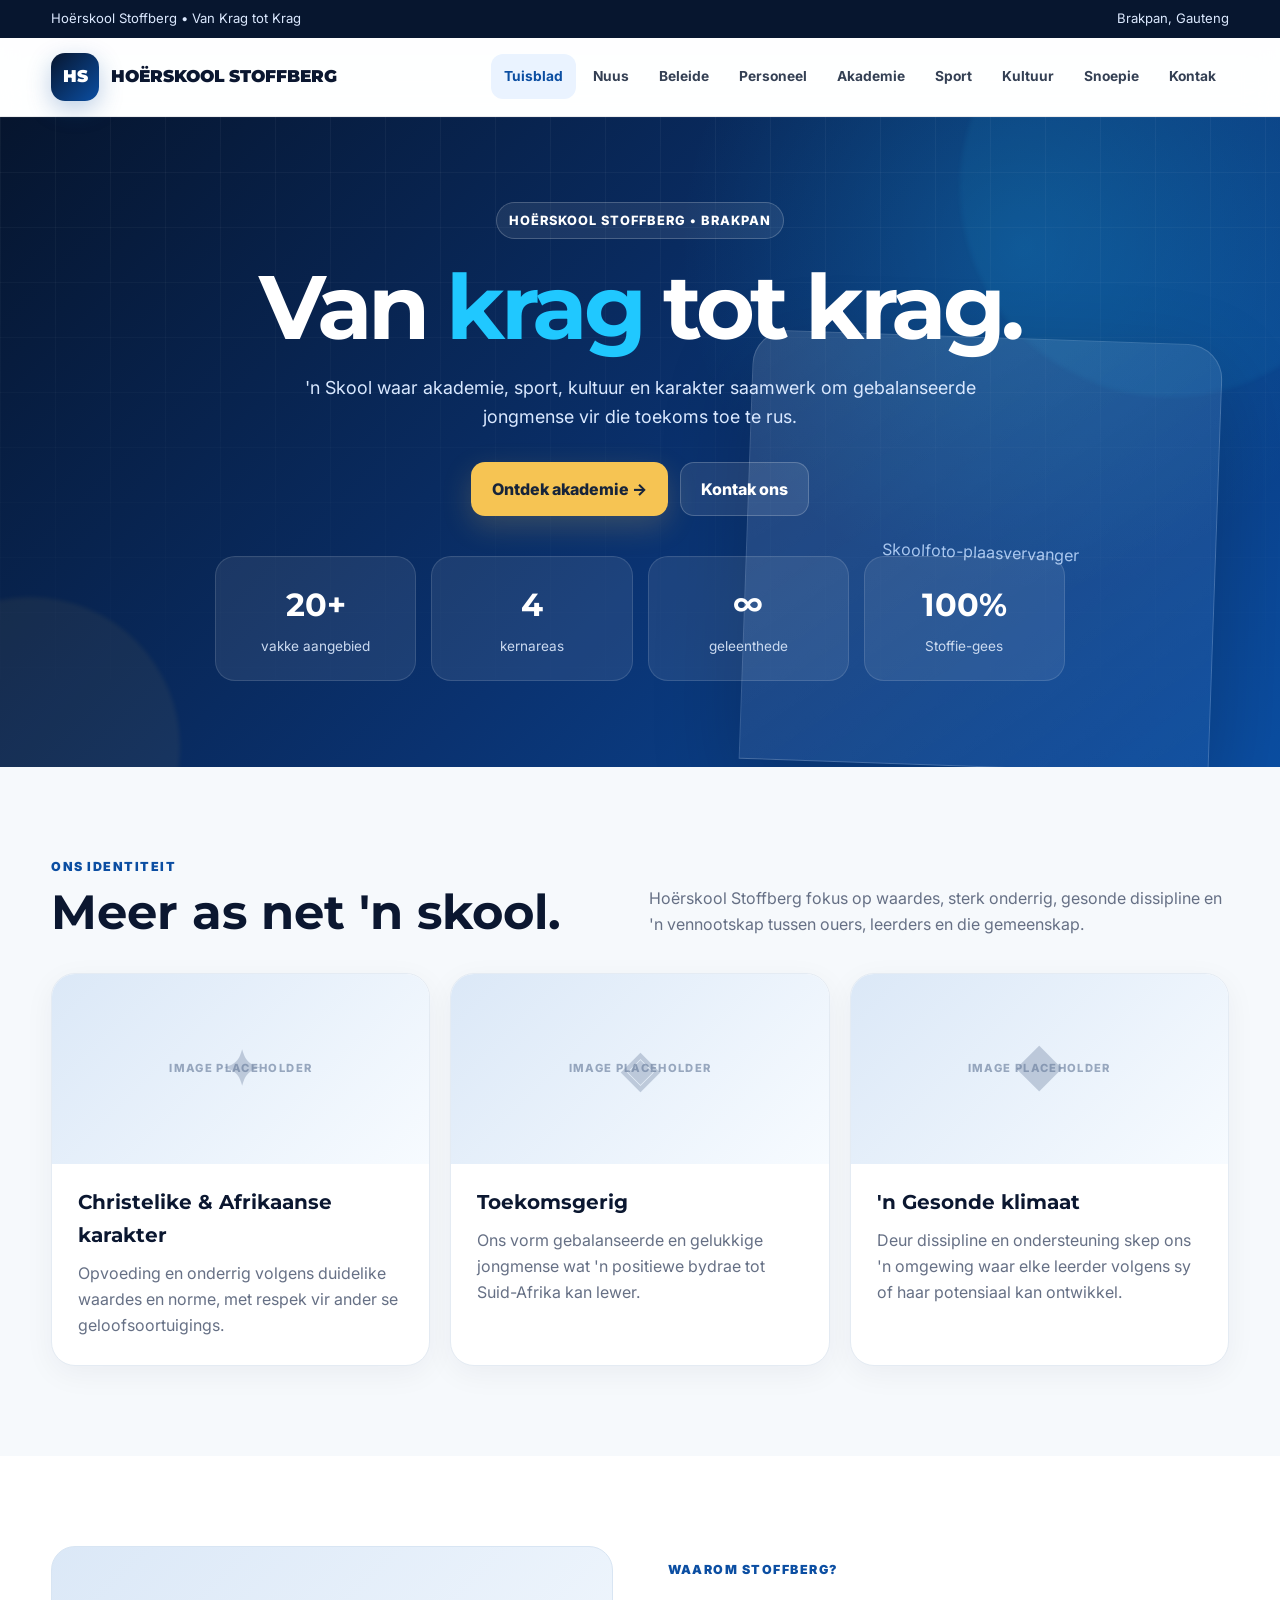
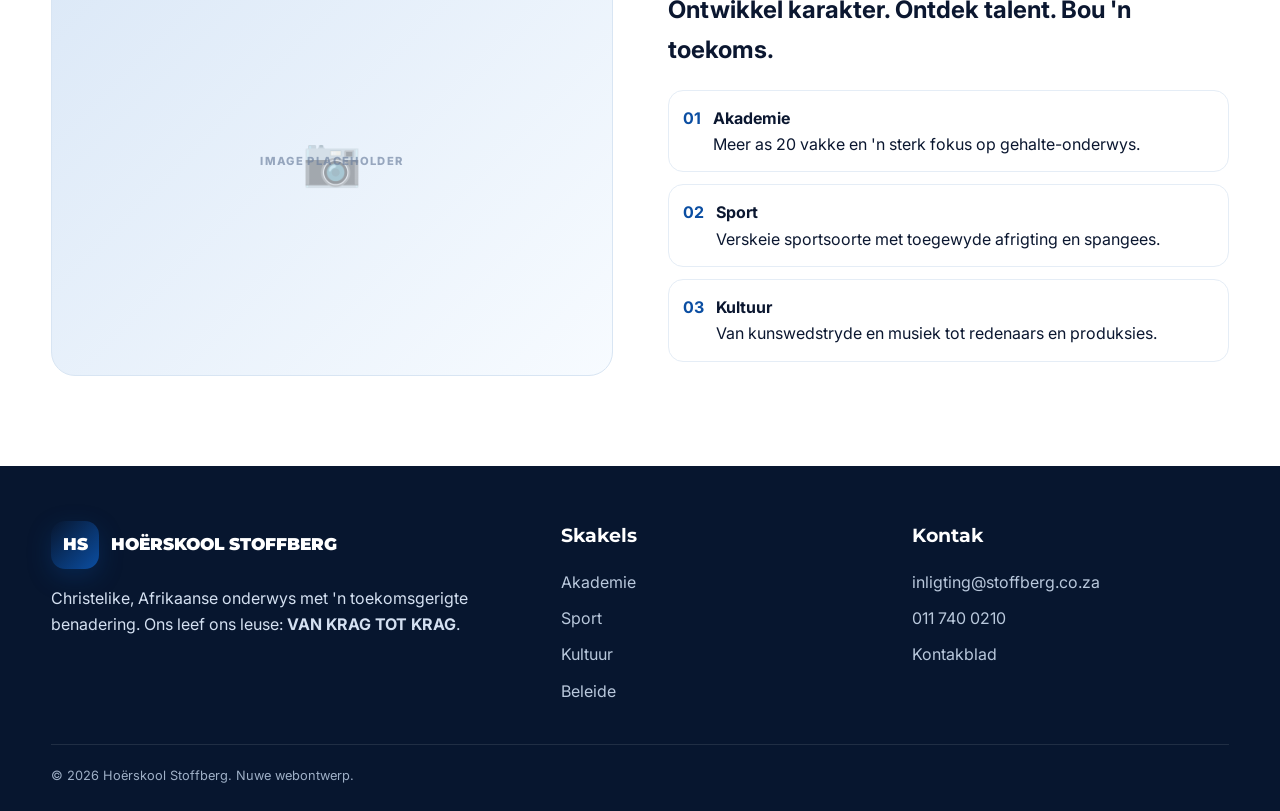
==== index.html @ f9a51b68 "da" ====
<!doctype html><html lang="af"><head><meta charset="utf-8"><meta name="viewport" content="width=device-width,initial-scale=1"><meta name="description" content="Hoërskool Stoffberg — akademie, sport, kultuur en skoolinligting."><title>Tuisblad | Hoërskool Stoffberg</title><link rel="stylesheet" href="assets/style.css"></head><body><div class="topbar"><div class="container"><span>Hoërskool Stoffberg • Van Krag tot Krag</span><span>Brakpan, Gauteng</span></div></div>
<header><div class="container nav"><a class="brand" href="index.html"><span class="brand-mark">HS</span><span>HOËRSKOOL STOFFBERG</span></a><button class="nav-toggle" aria-label="Maak navigasie oop" aria-expanded="false">☰</button><ul class="nav-links"><li><a class="active" href="index.html">Tuisblad</a></li><li><a class="" href="nuus.html">Nuus</a></li><li><a class="" href="beleide.html">Beleide</a></li><li><a class="" href="personeel.html">Personeel</a></li><li><a class="" href="akademie.html">Akademie</a></li><li><a class="" href="sport.html">Sport</a></li><li><a class="" href="kultuur.html">Kultuur</a></li><li><a class="" href="snoepie.html">Snoepie</a></li><li><a class="" href="kontak.html">Kontak</a></li></ul></div></header><section class="hero"><div class="hero-grid"></div><div class="hero-content container reveal"><span class="eyebrow">Hoërskool Stoffberg • Brakpan</span><h1>Van <span>krag</span> tot krag.</h1><p>'n Skool waar akademie, sport, kultuur en karakter saamwerk om gebalanseerde jongmense vir die toekoms toe te rus.</p><div class="actions"><a class="btn btn-primary" href="akademie.html">Ontdek akademie →</a><a class="btn btn-light" href="kontak.html">Kontak ons</a></div><div class="stats"><div class="stat"><strong>20+</strong><span>vakke aangebied</span></div><div class="stat"><strong>4</strong><span>kernareas</span></div><div class="stat"><strong>∞</strong><span>geleenthede</span></div><div class="stat"><strong>100%</strong><span>Stoffie-gees</span></div></div></div><div class="hero-photo">Skoolfoto-plaasvervanger</div></section>
<section class="section"><div class="container"><div class="section-head reveal"><div><div class="kicker">Ons identiteit</div><h2>Meer as net 'n skool.</h2></div><p>Hoërskool Stoffberg fokus op waardes, sterk onderrig, gesonde dissipline en 'n vennootskap tussen ouers, leerders en die gemeenskap.</p></div><div class="cards"><article class="card reveal"><div class="placeholder"><span class="icon">✦</span></div><h3>Christelike & Afrikaanse karakter</h3><p>Opvoeding en onderrig volgens duidelike waardes en norme, met respek vir ander se geloofsoortuigings.</p></article><article class="card reveal"><div class="placeholder"><span class="icon">◈</span></div><h3>Toekomsgerig</h3><p>Ons vorm gebalanseerde en gelukkige jongmense wat 'n positiewe bydrae tot Suid-Afrika kan lewer.</p></article><article class="card reveal"><div class="placeholder"><span class="icon">◆</span></div><h3>'n Gesonde klimaat</h3><p>Deur dissipline en ondersteuning skep ons 'n omgewing waar elke leerder volgens sy of haar potensiaal kan ontwikkel.</p></article></div></div></section>
<section class="section alt"><div class="container feature"><div class="placeholder reveal"><span class="icon">📷</span></div><div class="reveal"><div class="kicker">Waarom Stoffberg?</div><h2>Ontwikkel karakter. Ontdek talent. Bou 'n toekoms.</h2><div class="checks"><div class="check"><b>01</b><span><strong>Akademie</strong><br>Meer as 20 vakke en 'n sterk fokus op gehalte-onderwys.</span></div><div class="check"><b>02</b><span><strong>Sport</strong><br>Verskeie sportsoorte met toegewyde afrigting en spangees.</span></div><div class="check"><b>03</b><span><strong>Kultuur</strong><br>Van kunswedstryde en musiek tot redenaars en produksies.</span></div></div></div></div></section><footer><div class="container footer-grid"><div><div class="brand"><span class="brand-mark">HS</span><span style="color:#fff">HOËRSKOOL STOFFBERG</span></div><p style="margin-top:16px;max-width:450px">Christelike, Afrikaanse onderwys met 'n toekomsgerigte benadering. Ons leef ons leuse: <strong>VAN KRAG TOT KRAG</strong>.</p></div><div><h3>Skakels</h3><a href="akademie.html">Akademie</a><a href="sport.html">Sport</a><a href="kultuur.html">Kultuur</a><a href="beleide.html">Beleide</a></div><div><h3>Kontak</h3><a href="mailto:inligting@stoffberg.co.za">inligting@stoffberg.co.za</a><a href="tel:0117400210">011 740 0210</a><a href="kontak.html">Kontakblad</a></div></div><div class="container copyright">© 2026 Hoërskool Stoffberg. Nuwe webontwerp.</div></footer><button class="backtop" aria-label="Terug boontoe">↑</button><script src="assets/script.js"></script></body></html>
---- assets/style.css ----
@import url('https://fonts.googleapis.com/css2?family=Inter:wght@400;500;600;700;800&family=Montserrat:wght@700;800;900&display=swap');

:root{
  --navy:#07162f; --blue:#0b4ea2; --cyan:#20c8ff; --gold:#f6c453;
  --ink:#0b1730; --muted:#667085; --bg:#f6f9fc; --white:#fff;
  --shadow:0 18px 50px rgba(8,28,58,.12); --radius:24px;
}
*{box-sizing:border-box;margin:0;padding:0}
html{scroll-behavior:smooth}
body{font-family:Inter,Arial,sans-serif;color:var(--ink);background:var(--bg);line-height:1.65;overflow-x:hidden}
a{color:inherit;text-decoration:none}
img{max-width:100%;display:block}
.container{width:min(1180px,92%);margin:auto}
.topbar{background:var(--navy);color:#dce9ff;font-size:.82rem}
.topbar .container{display:flex;justify-content:space-between;gap:20px;padding:8px 0}
header{position:sticky;top:0;z-index:50;background:rgba(255,255,255,.9);backdrop-filter:blur(16px);border-bottom:1px solid rgba(7,22,47,.08)}
.nav{min-height:78px;display:flex;align-items:center;justify-content:space-between;gap:20px}
.brand{display:flex;align-items:center;gap:12px;font-weight:900}
.brand-mark{width:48px;height:48px;border-radius:14px;background:linear-gradient(135deg,var(--navy),var(--blue));display:grid;place-items:center;color:#fff;font-family:Montserrat;font-size:1rem;box-shadow:0 8px 25px rgba(11,78,162,.28)}
.brand span{font-family:Montserrat;font-size:1.05rem}
.nav-links{display:flex;align-items:center;gap:4px;list-style:none}
.nav-links a{display:block;padding:11px 13px;border-radius:12px;font-weight:700;font-size:.86rem;color:#344054;transition:.25s}
.nav-links a:hover,.nav-links a.active{background:#eaf3ff;color:var(--blue)}
.nav-toggle{display:none;border:0;background:#edf4ff;color:var(--navy);width:44px;height:44px;border-radius:12px;font-size:1.3rem}
.hero{position:relative;min-height:650px;display:grid;place-items:center;overflow:hidden;background:radial-gradient(circle at 80% 20%,rgba(32,200,255,.2),transparent 30%),linear-gradient(135deg,#06152e 0%,#0a3270 55%,#0b4ea2 100%);color:#fff}
.hero:before,.hero:after{content:"";position:absolute;border-radius:50%;filter:blur(2px);opacity:.5;animation:float 8s ease-in-out infinite}
.hero:before{width:420px;height:420px;background:rgba(32,200,255,.12);right:-100px;top:-140px}
.hero:after{width:300px;height:300px;background:rgba(246,196,83,.12);left:-120px;bottom:-130px;animation-delay:-3s}
.hero-grid{position:absolute;inset:0;background-image:linear-gradient(rgba(255,255,255,.045) 1px,transparent 1px),linear-gradient(90deg,rgba(255,255,255,.045) 1px,transparent 1px);background-size:55px 55px;mask-image:linear-gradient(to bottom,#000,transparent)}
.hero-content{position:relative;z-index:2;max-width:850px;text-align:center;padding:80px 0}
.eyebrow{display:inline-flex;align-items:center;gap:8px;padding:7px 12px;border:1px solid rgba(255,255,255,.2);border-radius:999px;background:rgba(255,255,255,.08);font-size:.8rem;font-weight:800;letter-spacing:.08em;text-transform:uppercase}
.hero h1{font-family:Montserrat;font-size:clamp(2.6rem,7vw,5.6rem);line-height:1.02;margin:22px 0 20px;letter-spacing:-.05em}
.hero h1 span{color:var(--cyan)}
.hero p{font-size:1.12rem;color:#d9e8ff;max-width:720px;margin:auto}
.actions{display:flex;justify-content:center;gap:12px;flex-wrap:wrap;margin-top:30px}
.btn{display:inline-flex;align-items:center;justify-content:center;gap:9px;padding:13px 20px;border-radius:14px;font-weight:800;border:1px solid transparent;transition:.25s;cursor:pointer}
.btn-primary{background:var(--gold);color:#17243a;box-shadow:0 10px 30px rgba(246,196,83,.2)}
.btn-primary:hover{transform:translateY(-3px);box-shadow:0 15px 35px rgba(246,196,83,.3)}
.btn-light{background:rgba(255,255,255,.09);color:#fff;border-color:rgba(255,255,255,.2)}
.btn-light:hover{background:#fff;color:var(--navy)}
.section{padding:90px 0}
.section.alt{background:#fff}
.section-head{display:flex;align-items:end;justify-content:space-between;gap:30px;margin-bottom:35px}
.section-head h2{font-family:Montserrat;font-size:clamp(2rem,4vw,3rem);line-height:1.05}
.section-head p{max-width:580px;color:var(--muted)}
.kicker{color:var(--blue);font-weight:900;font-size:.78rem;letter-spacing:.12em;text-transform:uppercase;margin-bottom:10px}
.placeholder{position:relative;overflow:hidden;border-radius:var(--radius);background:linear-gradient(135deg,#dbe8f7,#f7fbff);min-height:250px;display:grid;place-items:center;color:#6b7f9e;font-weight:800;border:1px solid #d8e5f3}
.placeholder:after{content:"IMAGE PLACEHOLDER";position:absolute;letter-spacing:.12em;font-size:.7rem;opacity:.65}
.placeholder .icon{font-size:3rem;opacity:.35}
.hero-photo{position:absolute;right:5%;bottom:0;width:min(470px,40%);height:430px;border-radius:35px 35px 0 0;background:linear-gradient(145deg,rgba(255,255,255,.12),rgba(255,255,255,.03));border:1px solid rgba(255,255,255,.15);display:grid;place-items:center;color:#a9c7ef;box-shadow:0 30px 90px rgba(0,0,0,.2);transform:rotate(2deg)}
.cards{display:grid;grid-template-columns:repeat(3,1fr);gap:20px}
.card{background:#fff;border:1px solid #e4ebf3;border-radius:var(--radius);padding:26px;box-shadow:0 8px 30px rgba(8,28,58,.05);transition:.3s;position:relative;overflow:hidden}
.card:hover{transform:translateY(-7px);box-shadow:var(--shadow)}
.card .placeholder{min-height:190px;margin:-26px -26px 22px;border-radius:0;border:0}
.card h3{font-family:Montserrat;font-size:1.25rem;margin-bottom:8px}
.card p{color:var(--muted)}
.feature{display:grid;grid-template-columns:1fr 1fr;gap:55px;align-items:center}
.feature .placeholder{min-height:430px}
.checks{display:grid;gap:12px;margin-top:20px}
.check{display:flex;gap:12px;align-items:flex-start;background:#fff;padding:14px;border-radius:15px;border:1px solid #e5edf6}
.check b{color:var(--blue)}
.stats{display:grid;grid-template-columns:repeat(4,1fr);gap:15px;margin-top:40px}
.stat{background:rgba(255,255,255,.08);border:1px solid rgba(255,255,255,.12);padding:22px;border-radius:20px;text-align:center}
.stat strong{display:block;font-family:Montserrat;font-size:2rem;color:#fff}
.stat span{color:#cbdaf0;font-size:.85rem}
.page-hero{padding:110px 0 90px;background:linear-gradient(135deg,var(--navy),#0b4ea2);color:#fff;position:relative;overflow:hidden}
.page-hero h1{font-family:Montserrat;font-size:clamp(2.4rem,6vw,4.5rem);line-height:1;margin:12px 0}
.page-hero p{max-width:700px;color:#d6e6ff}
.page-hero .shape{position:absolute;width:400px;height:400px;border:70px solid rgba(32,200,255,.08);border-radius:50%;right:-150px;top:-180px}
.grid-2{display:grid;grid-template-columns:repeat(2,1fr);gap:20px}
.list-card{background:#fff;border:1px solid #e4ebf3;border-radius:20px;padding:22px;transition:.25s}
.list-card:hover{border-color:#b7d5f7;transform:translateY(-3px)}
.list-card h3{font-family:Montserrat;margin-bottom:8px}
.tags{display:flex;flex-wrap:wrap;gap:8px;margin-top:15px}
.tag{padding:7px 10px;background:#edf5ff;color:var(--blue);border-radius:999px;font-size:.78rem;font-weight:800}
.staff-grid{display:grid;grid-template-columns:repeat(4,1fr);gap:18px}
.staff{background:#fff;border:1px solid #e4ebf3;border-radius:20px;overflow:hidden;transition:.25s}
.staff:hover{transform:translateY(-5px);box-shadow:var(--shadow)}
.staff .placeholder{border:0;border-radius:0;min-height:220px}
.staff-body{padding:17px}.staff-body strong{font-family:Montserrat;display:block}.staff-body span{font-size:.85rem;color:var(--muted)}
.sport-grid{display:grid;grid-template-columns:repeat(2,1fr);gap:22px}
.sport-card{display:grid;grid-template-columns:170px 1fr;background:#fff;border:1px solid #e4ebf3;border-radius:22px;overflow:hidden;transition:.25s}
.sport-card:hover{transform:translateY(-5px);box-shadow:var(--shadow)}
.sport-card .placeholder{min-height:100%;border:0;border-radius:0}
.sport-card article{padding:22px}.sport-card h3{font-family:Montserrat;margin-bottom:8px}
.policy-grid{display:grid;grid-template-columns:repeat(3,1fr);gap:16px}
.policy{display:flex;align-items:center;justify-content:space-between;gap:15px;background:#fff;border:1px solid #e4ebf3;padding:18px 20px;border-radius:17px;font-weight:800;transition:.25s}
.policy:hover{background:#edf5ff;color:var(--blue);transform:translateX(4px)}
.news-grid{display:grid;grid-template-columns:repeat(3,1fr);gap:20px}
.news-card{background:#fff;border-radius:22px;overflow:hidden;border:1px solid #e4ebf3}.news-card .placeholder{border:0;border-radius:0}.news-body{padding:22px}.date{font-size:.76rem;color:var(--blue);font-weight:900;text-transform:uppercase}
.contact-grid{display:grid;grid-template-columns:1fr 1.1fr;gap:24px}
.contact-box{background:#fff;border:1px solid #e4ebf3;border-radius:24px;padding:28px}
.contact-item{display:flex;gap:14px;padding:16px 0;border-bottom:1px solid #edf1f5}.contact-item:last-child{border:0}
.contact-icon{width:42px;height:42px;border-radius:12px;background:#edf5ff;color:var(--blue);display:grid;place-items:center;font-weight:900}
form{display:grid;gap:14px}label{font-weight:800;font-size:.85rem}input,textarea{width:100%;padding:14px;border:1px solid #d8e2ec;border-radius:13px;font:inherit;outline:none}input:focus,textarea:focus{border-color:var(--blue);box-shadow:0 0 0 4px rgba(11,78,162,.08)}textarea{min-height:150px;resize:vertical}
footer{background:var(--navy);color:#d4e0f1;padding:55px 0 25px}.footer-grid{display:grid;grid-template-columns:1.5fr 1fr 1fr;gap:35px}.footer-grid h3{color:#fff;font-family:Montserrat;margin-bottom:12px}.footer-grid a{display:block;padding:5px 0;color:#b9c8dc}.copyright{margin-top:35px;padding-top:20px;border-top:1px solid rgba(255,255,255,.1);font-size:.8rem;color:#9eafc6}
.reveal{opacity:0;transform:translateY(24px);transition:opacity .7s ease,transform .7s ease}.reveal.show{opacity:1;transform:none}
.backtop{position:fixed;right:20px;bottom:20px;width:45px;height:45px;border:0;border-radius:14px;background:var(--blue);color:#fff;display:none;z-index:60;cursor:pointer;box-shadow:var(--shadow)}
.backtop.show{display:block}
.modal{position:fixed;inset:0;background:rgba(3,12,26,.75);display:none;place-items:center;z-index:100;padding:20px}.modal.open{display:grid}.modal-box{background:#fff;border-radius:25px;padding:30px;max-width:650px;width:100%;position:relative}.close{position:absolute;right:15px;top:15px;border:0;background:#edf3fa;border-radius:10px;width:36px;height:36px;cursor:pointer;font-size:1.2rem}
@keyframes float{50%{transform:translateY(25px) translateX(15px)}}
@media(max-width:1000px){.nav-links{position:absolute;top:78px;left:4%;right:4%;background:#fff;border:1px solid #e3ebf3;border-radius:18px;padding:10px;display:none;box-shadow:var(--shadow);flex-direction:column;align-items:stretch}.nav-links.open{display:flex}.nav-toggle{display:block}.cards,.news-grid{grid-template-columns:1fr 1fr}.staff-grid{grid-template-columns:repeat(3,1fr)}.policy-grid{grid-template-columns:1fr 1fr}.hero-photo{opacity:.25;width:65%;right:-10%}}
@media(max-width:720px){.topbar .container{justify-content:center}.topbar .container span:last-child{display:none}.hero{min-height:620px}.hero-content{text-align:left}.hero .actions{justify-content:flex-start}.section{padding:65px 0}.section-head{display:block}.cards,.grid-2,.feature,.sport-grid,.contact-grid,.news-grid{grid-template-columns:1fr}.staff-grid{grid-template-columns:1fr 1fr}.policy-grid{grid-template-columns:1fr}.stats{grid-template-columns:1fr 1fr}.sport-card{grid-template-columns:120px 1fr}.footer-grid{grid-template-columns:1fr}.hero-photo{display:none}}
@media(max-width:430px){.staff-grid{grid-template-columns:1fr}.sport-card{grid-template-columns:1fr}.sport-card .placeholder{min-height:180px}.brand span{font-size:.9rem}}
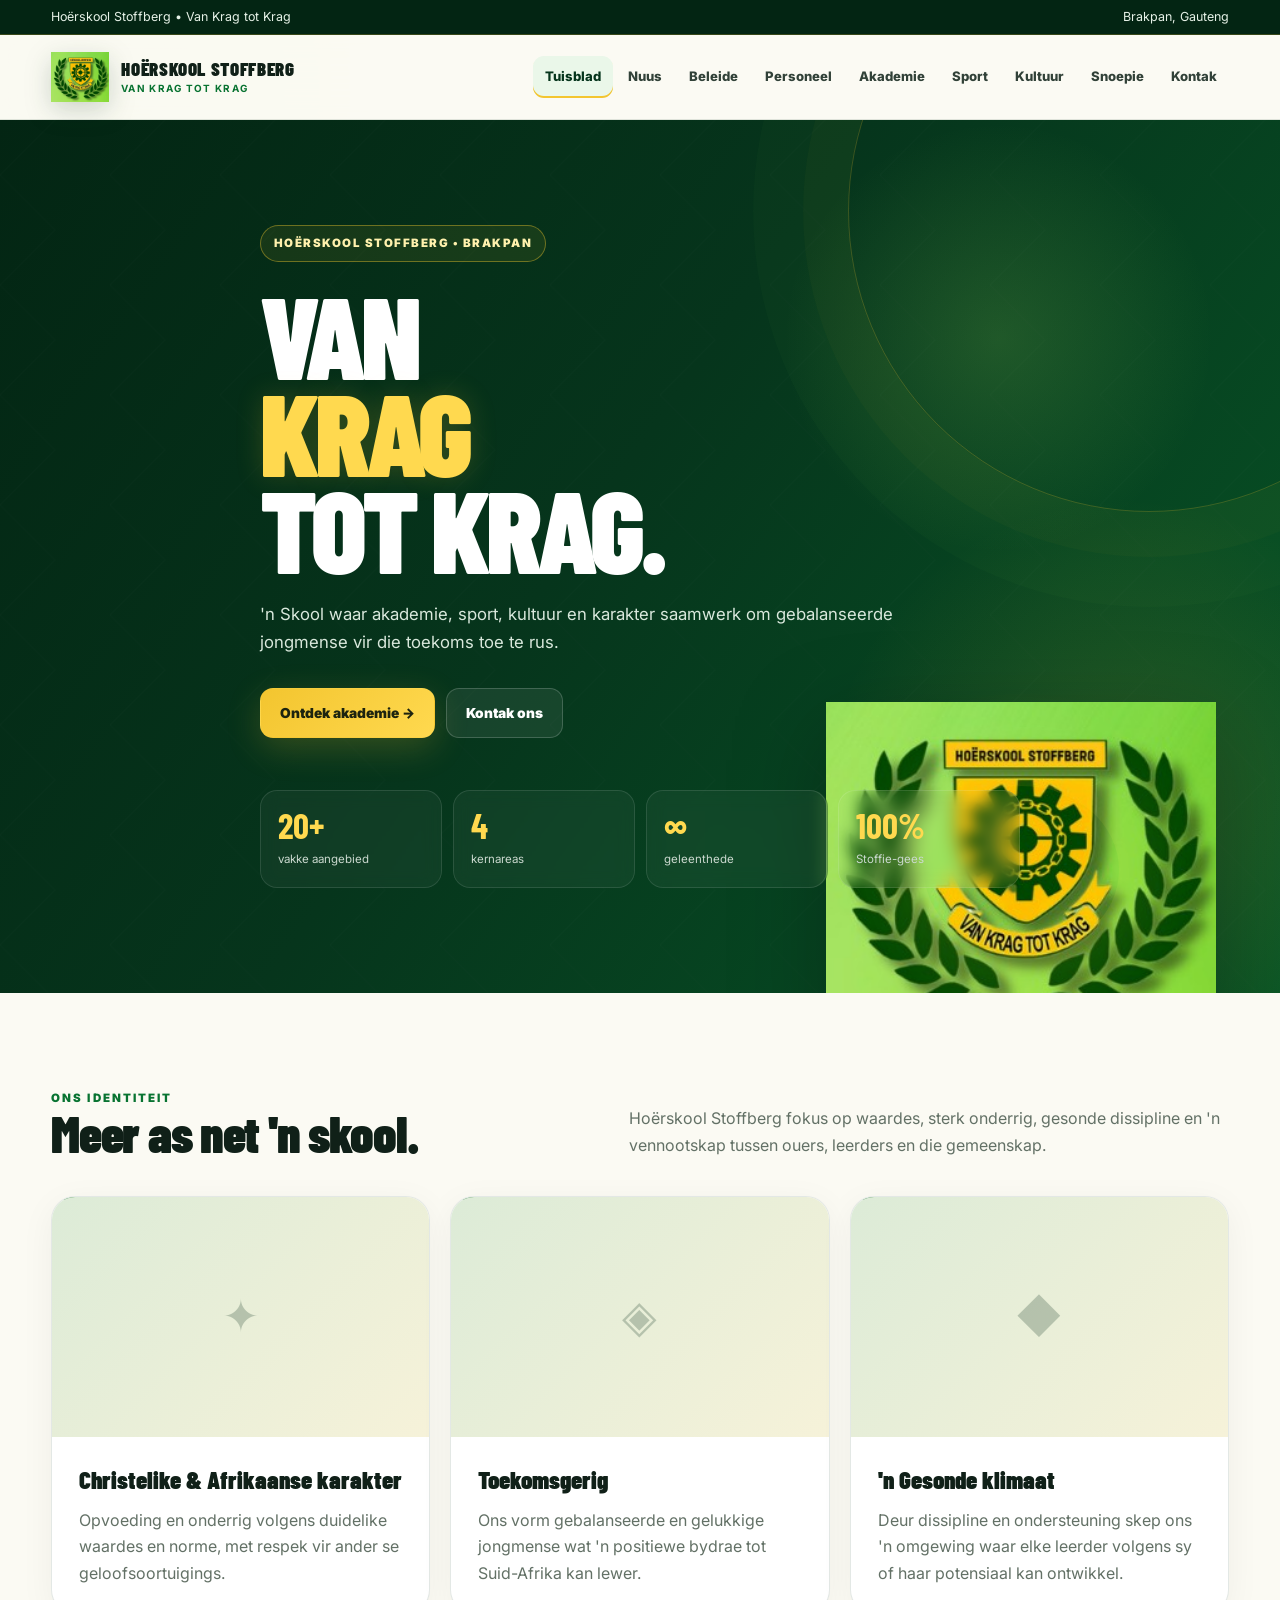
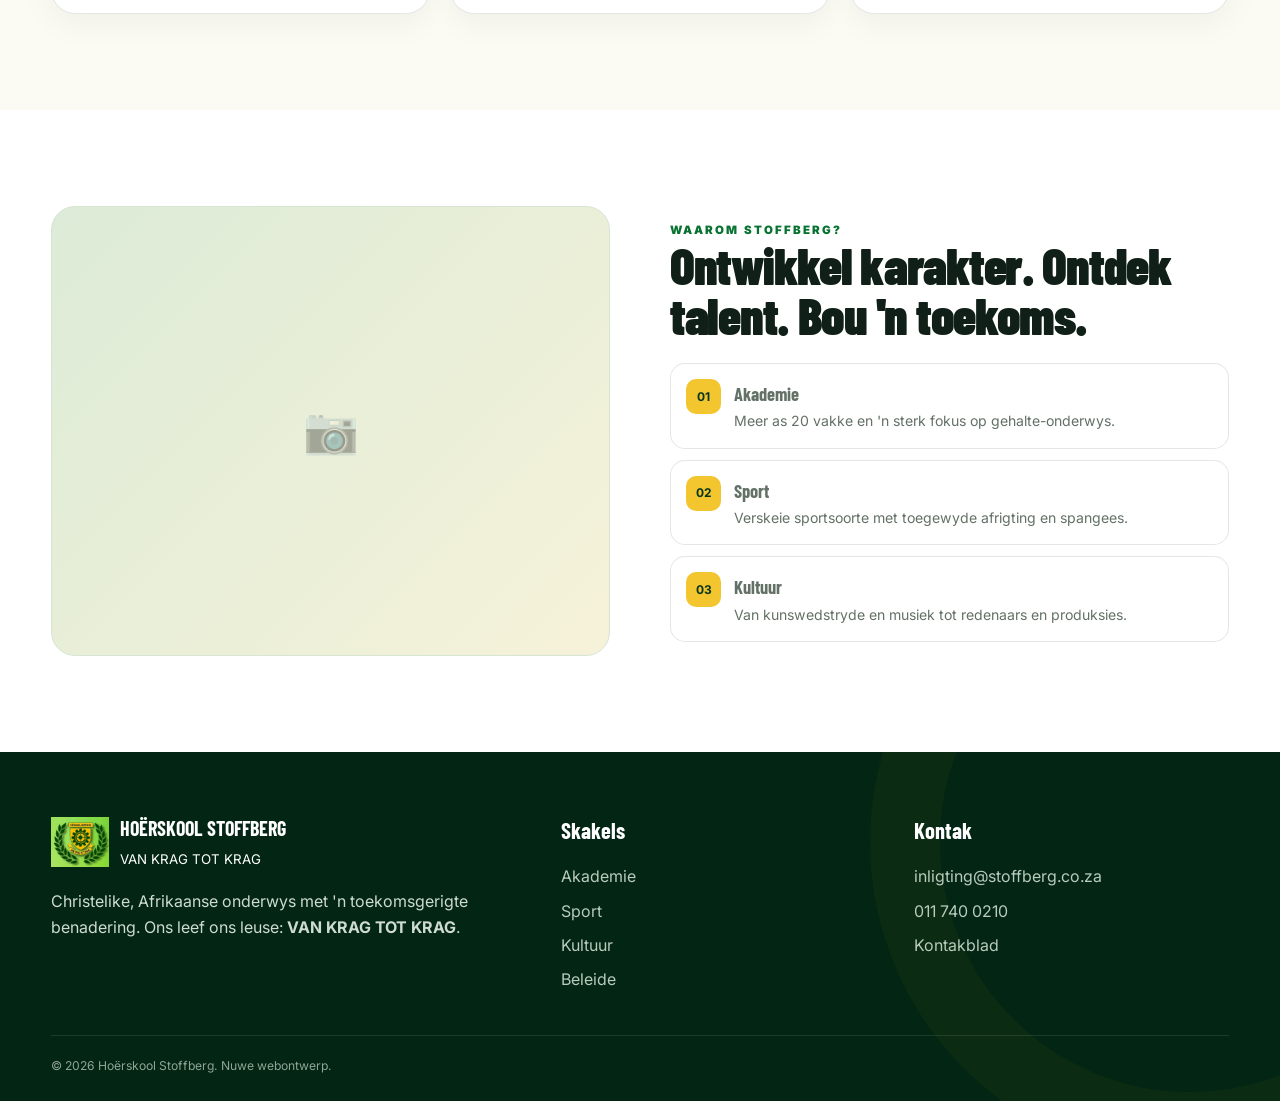
==== commit 6b3db287: "da" ====
--- a/index.html
+++ b/index.html
@@ -1,4 +1,4 @@
 <!doctype html><html lang="af"><head><meta charset="utf-8"><meta name="viewport" content="width=device-width,initial-scale=1"><meta name="description" content="Hoërskool Stoffberg — akademie, sport, kultuur en skoolinligting."><title>Tuisblad | Hoërskool Stoffberg</title><link rel="stylesheet" href="assets/style.css"></head><body><div class="topbar"><div class="container"><span>Hoërskool Stoffberg • Van Krag tot Krag</span><span>Brakpan, Gauteng</span></div></div>
-<header><div class="container nav"><a class="brand" href="index.html"><span class="brand-mark">HS</span><span>HOËRSKOOL STOFFBERG</span></a><button class="nav-toggle" aria-label="Maak navigasie oop" aria-expanded="false">☰</button><ul class="nav-links"><li><a class="active" href="index.html">Tuisblad</a></li><li><a class="" href="nuus.html">Nuus</a></li><li><a class="" href="beleide.html">Beleide</a></li><li><a class="" href="personeel.html">Personeel</a></li><li><a class="" href="akademie.html">Akademie</a></li><li><a class="" href="sport.html">Sport</a></li><li><a class="" href="kultuur.html">Kultuur</a></li><li><a class="" href="snoepie.html">Snoepie</a></li><li><a class="" href="kontak.html">Kontak</a></li></ul></div></header><section class="hero"><div class="hero-grid"></div><div class="hero-content container reveal"><span class="eyebrow">Hoërskool Stoffberg • Brakpan</span><h1>Van <span>krag</span> tot krag.</h1><p>'n Skool waar akademie, sport, kultuur en karakter saamwerk om gebalanseerde jongmense vir die toekoms toe te rus.</p><div class="actions"><a class="btn btn-primary" href="akademie.html">Ontdek akademie →</a><a class="btn btn-light" href="kontak.html">Kontak ons</a></div><div class="stats"><div class="stat"><strong>20+</strong><span>vakke aangebied</span></div><div class="stat"><strong>4</strong><span>kernareas</span></div><div class="stat"><strong>∞</strong><span>geleenthede</span></div><div class="stat"><strong>100%</strong><span>Stoffie-gees</span></div></div></div><div class="hero-photo">Skoolfoto-plaasvervanger</div></section>
+<header><div class="container nav"><a class="brand" href="index.html"><img src="assets/stoffberg-logo.png" alt="Hoërskool Stoffberg logo"><span class="brand-text">HOËRSKOOL STOFFBERG<small>VAN KRAG TOT KRAG</small></span></a><button class="nav-toggle" aria-label="Maak navigasie oop" aria-expanded="false">☰</button><ul class="nav-links"><li><a class="active" href="index.html">Tuisblad</a></li><li><a class="" href="nuus.html">Nuus</a></li><li><a class="" href="beleide.html">Beleide</a></li><li><a class="" href="personeel.html">Personeel</a></li><li><a class="" href="akademie.html">Akademie</a></li><li><a class="" href="sport.html">Sport</a></li><li><a class="" href="kultuur.html">Kultuur</a></li><li><a class="" href="snoepie.html">Snoepie</a></li><li><a class="" href="kontak.html">Kontak</a></li></ul></div></header><section class="hero"><div class="hero-grid"></div><div class="hero-content container reveal"><span class="eyebrow">Hoërskool Stoffberg • Brakpan</span><h1>Van <span>krag</span> tot krag.</h1><p>'n Skool waar akademie, sport, kultuur en karakter saamwerk om gebalanseerde jongmense vir die toekoms toe te rus.</p><div class="actions"><a class="btn btn-primary" href="akademie.html">Ontdek akademie →</a><a class="btn btn-light" href="kontak.html">Kontak ons</a></div><div class="stats"><div class="stat"><strong>20+</strong><span>vakke aangebied</span></div><div class="stat"><strong>4</strong><span>kernareas</span></div><div class="stat"><strong>∞</strong><span>geleenthede</span></div><div class="stat"><strong>100%</strong><span>Stoffie-gees</span></div></div></div><div class="hero-crest"><img src="assets/stoffberg-logo.png" alt="Hoërskool Stoffberg wapen"></div></section>
 <section class="section"><div class="container"><div class="section-head reveal"><div><div class="kicker">Ons identiteit</div><h2>Meer as net 'n skool.</h2></div><p>Hoërskool Stoffberg fokus op waardes, sterk onderrig, gesonde dissipline en 'n vennootskap tussen ouers, leerders en die gemeenskap.</p></div><div class="cards"><article class="card reveal"><div class="placeholder"><span class="icon">✦</span></div><h3>Christelike & Afrikaanse karakter</h3><p>Opvoeding en onderrig volgens duidelike waardes en norme, met respek vir ander se geloofsoortuigings.</p></article><article class="card reveal"><div class="placeholder"><span class="icon">◈</span></div><h3>Toekomsgerig</h3><p>Ons vorm gebalanseerde en gelukkige jongmense wat 'n positiewe bydrae tot Suid-Afrika kan lewer.</p></article><article class="card reveal"><div class="placeholder"><span class="icon">◆</span></div><h3>'n Gesonde klimaat</h3><p>Deur dissipline en ondersteuning skep ons 'n omgewing waar elke leerder volgens sy of haar potensiaal kan ontwikkel.</p></article></div></div></section>
-<section class="section alt"><div class="container feature"><div class="placeholder reveal"><span class="icon">📷</span></div><div class="reveal"><div class="kicker">Waarom Stoffberg?</div><h2>Ontwikkel karakter. Ontdek talent. Bou 'n toekoms.</h2><div class="checks"><div class="check"><b>01</b><span><strong>Akademie</strong><br>Meer as 20 vakke en 'n sterk fokus op gehalte-onderwys.</span></div><div class="check"><b>02</b><span><strong>Sport</strong><br>Verskeie sportsoorte met toegewyde afrigting en spangees.</span></div><div class="check"><b>03</b><span><strong>Kultuur</strong><br>Van kunswedstryde en musiek tot redenaars en produksies.</span></div></div></div></div></section><footer><div class="container footer-grid"><div><div class="brand"><span class="brand-mark">HS</span><span style="color:#fff">HOËRSKOOL STOFFBERG</span></div><p style="margin-top:16px;max-width:450px">Christelike, Afrikaanse onderwys met 'n toekomsgerigte benadering. Ons leef ons leuse: <strong>VAN KRAG TOT KRAG</strong>.</p></div><div><h3>Skakels</h3><a href="akademie.html">Akademie</a><a href="sport.html">Sport</a><a href="kultuur.html">Kultuur</a><a href="beleide.html">Beleide</a></div><div><h3>Kontak</h3><a href="mailto:inligting@stoffberg.co.za">inligting@stoffberg.co.za</a><a href="tel:0117400210">011 740 0210</a><a href="kontak.html">Kontakblad</a></div></div><div class="container copyright">© 2026 Hoërskool Stoffberg. Nuwe webontwerp.</div></footer><button class="backtop" aria-label="Terug boontoe">↑</button><script src="assets/script.js"></script></body></html>+<section class="section alt"><div class="container feature"><div class="placeholder reveal"><span class="icon">📷</span></div><div class="reveal"><div class="kicker">Waarom Stoffberg?</div><h2>Ontwikkel karakter. Ontdek talent. Bou 'n toekoms.</h2><div class="checks"><div class="check"><b>01</b><span><strong>Akademie</strong><br>Meer as 20 vakke en 'n sterk fokus op gehalte-onderwys.</span></div><div class="check"><b>02</b><span><strong>Sport</strong><br>Verskeie sportsoorte met toegewyde afrigting en spangees.</span></div><div class="check"><b>03</b><span><strong>Kultuur</strong><br>Van kunswedstryde en musiek tot redenaars en produksies.</span></div></div></div></div></section><footer><div class="container footer-grid"><div><div class="footer-brand"><img src="assets/stoffberg-logo.png" alt="Hoërskool Stoffberg logo"><span><strong style="font-family:'Barlow Condensed';font-size:1.25rem">HOËRSKOOL STOFFBERG</strong><br><small>VAN KRAG TOT KRAG</small></span></div><p style="margin-top:16px;max-width:450px">Christelike, Afrikaanse onderwys met 'n toekomsgerigte benadering. Ons leef ons leuse: <strong>VAN KRAG TOT KRAG</strong>.</p></div><div><h3>Skakels</h3><a href="akademie.html">Akademie</a><a href="sport.html">Sport</a><a href="kultuur.html">Kultuur</a><a href="beleide.html">Beleide</a></div><div><h3>Kontak</h3><a href="mailto:inligting@stoffberg.co.za">inligting@stoffberg.co.za</a><a href="tel:0117400210">011 740 0210</a><a href="kontak.html">Kontakblad</a></div></div><div class="container copyright">© 2026 Hoërskool Stoffberg. Nuwe webontwerp.</div></footer><button class="backtop" aria-label="Terug boontoe">↑</button><script src="assets/script.js"></script></body></html>
--- a/assets/style.css
+++ b/assets/style.css
@@ -1,105 +1,39 @@
 
-@import url('https://fonts.googleapis.com/css2?family=Inter:wght@400;500;600;700;800&family=Montserrat:wght@700;800;900&display=swap');
-
-:root{
-  --navy:#07162f; --blue:#0b4ea2; --cyan:#20c8ff; --gold:#f6c453;
-  --ink:#0b1730; --muted:#667085; --bg:#f6f9fc; --white:#fff;
-  --shadow:0 18px 50px rgba(8,28,58,.12); --radius:24px;
-}
-*{box-sizing:border-box;margin:0;padding:0}
-html{scroll-behavior:smooth}
-body{font-family:Inter,Arial,sans-serif;color:var(--ink);background:var(--bg);line-height:1.65;overflow-x:hidden}
-a{color:inherit;text-decoration:none}
-img{max-width:100%;display:block}
-.container{width:min(1180px,92%);margin:auto}
-.topbar{background:var(--navy);color:#dce9ff;font-size:.82rem}
-.topbar .container{display:flex;justify-content:space-between;gap:20px;padding:8px 0}
-header{position:sticky;top:0;z-index:50;background:rgba(255,255,255,.9);backdrop-filter:blur(16px);border-bottom:1px solid rgba(7,22,47,.08)}
-.nav{min-height:78px;display:flex;align-items:center;justify-content:space-between;gap:20px}
-.brand{display:flex;align-items:center;gap:12px;font-weight:900}
-.brand-mark{width:48px;height:48px;border-radius:14px;background:linear-gradient(135deg,var(--navy),var(--blue));display:grid;place-items:center;color:#fff;font-family:Montserrat;font-size:1rem;box-shadow:0 8px 25px rgba(11,78,162,.28)}
-.brand span{font-family:Montserrat;font-size:1.05rem}
-.nav-links{display:flex;align-items:center;gap:4px;list-style:none}
-.nav-links a{display:block;padding:11px 13px;border-radius:12px;font-weight:700;font-size:.86rem;color:#344054;transition:.25s}
-.nav-links a:hover,.nav-links a.active{background:#eaf3ff;color:var(--blue)}
-.nav-toggle{display:none;border:0;background:#edf4ff;color:var(--navy);width:44px;height:44px;border-radius:12px;font-size:1.3rem}
-.hero{position:relative;min-height:650px;display:grid;place-items:center;overflow:hidden;background:radial-gradient(circle at 80% 20%,rgba(32,200,255,.2),transparent 30%),linear-gradient(135deg,#06152e 0%,#0a3270 55%,#0b4ea2 100%);color:#fff}
-.hero:before,.hero:after{content:"";position:absolute;border-radius:50%;filter:blur(2px);opacity:.5;animation:float 8s ease-in-out infinite}
-.hero:before{width:420px;height:420px;background:rgba(32,200,255,.12);right:-100px;top:-140px}
-.hero:after{width:300px;height:300px;background:rgba(246,196,83,.12);left:-120px;bottom:-130px;animation-delay:-3s}
-.hero-grid{position:absolute;inset:0;background-image:linear-gradient(rgba(255,255,255,.045) 1px,transparent 1px),linear-gradient(90deg,rgba(255,255,255,.045) 1px,transparent 1px);background-size:55px 55px;mask-image:linear-gradient(to bottom,#000,transparent)}
-.hero-content{position:relative;z-index:2;max-width:850px;text-align:center;padding:80px 0}
-.eyebrow{display:inline-flex;align-items:center;gap:8px;padding:7px 12px;border:1px solid rgba(255,255,255,.2);border-radius:999px;background:rgba(255,255,255,.08);font-size:.8rem;font-weight:800;letter-spacing:.08em;text-transform:uppercase}
-.hero h1{font-family:Montserrat;font-size:clamp(2.6rem,7vw,5.6rem);line-height:1.02;margin:22px 0 20px;letter-spacing:-.05em}
-.hero h1 span{color:var(--cyan)}
-.hero p{font-size:1.12rem;color:#d9e8ff;max-width:720px;margin:auto}
-.actions{display:flex;justify-content:center;gap:12px;flex-wrap:wrap;margin-top:30px}
-.btn{display:inline-flex;align-items:center;justify-content:center;gap:9px;padding:13px 20px;border-radius:14px;font-weight:800;border:1px solid transparent;transition:.25s;cursor:pointer}
-.btn-primary{background:var(--gold);color:#17243a;box-shadow:0 10px 30px rgba(246,196,83,.2)}
-.btn-primary:hover{transform:translateY(-3px);box-shadow:0 15px 35px rgba(246,196,83,.3)}
-.btn-light{background:rgba(255,255,255,.09);color:#fff;border-color:rgba(255,255,255,.2)}
-.btn-light:hover{background:#fff;color:var(--navy)}
-.section{padding:90px 0}
-.section.alt{background:#fff}
-.section-head{display:flex;align-items:end;justify-content:space-between;gap:30px;margin-bottom:35px}
-.section-head h2{font-family:Montserrat;font-size:clamp(2rem,4vw,3rem);line-height:1.05}
-.section-head p{max-width:580px;color:var(--muted)}
-.kicker{color:var(--blue);font-weight:900;font-size:.78rem;letter-spacing:.12em;text-transform:uppercase;margin-bottom:10px}
-.placeholder{position:relative;overflow:hidden;border-radius:var(--radius);background:linear-gradient(135deg,#dbe8f7,#f7fbff);min-height:250px;display:grid;place-items:center;color:#6b7f9e;font-weight:800;border:1px solid #d8e5f3}
-.placeholder:after{content:"IMAGE PLACEHOLDER";position:absolute;letter-spacing:.12em;font-size:.7rem;opacity:.65}
-.placeholder .icon{font-size:3rem;opacity:.35}
-.hero-photo{position:absolute;right:5%;bottom:0;width:min(470px,40%);height:430px;border-radius:35px 35px 0 0;background:linear-gradient(145deg,rgba(255,255,255,.12),rgba(255,255,255,.03));border:1px solid rgba(255,255,255,.15);display:grid;place-items:center;color:#a9c7ef;box-shadow:0 30px 90px rgba(0,0,0,.2);transform:rotate(2deg)}
-.cards{display:grid;grid-template-columns:repeat(3,1fr);gap:20px}
-.card{background:#fff;border:1px solid #e4ebf3;border-radius:var(--radius);padding:26px;box-shadow:0 8px 30px rgba(8,28,58,.05);transition:.3s;position:relative;overflow:hidden}
-.card:hover{transform:translateY(-7px);box-shadow:var(--shadow)}
-.card .placeholder{min-height:190px;margin:-26px -26px 22px;border-radius:0;border:0}
-.card h3{font-family:Montserrat;font-size:1.25rem;margin-bottom:8px}
-.card p{color:var(--muted)}
-.feature{display:grid;grid-template-columns:1fr 1fr;gap:55px;align-items:center}
-.feature .placeholder{min-height:430px}
-.checks{display:grid;gap:12px;margin-top:20px}
-.check{display:flex;gap:12px;align-items:flex-start;background:#fff;padding:14px;border-radius:15px;border:1px solid #e5edf6}
-.check b{color:var(--blue)}
-.stats{display:grid;grid-template-columns:repeat(4,1fr);gap:15px;margin-top:40px}
-.stat{background:rgba(255,255,255,.08);border:1px solid rgba(255,255,255,.12);padding:22px;border-radius:20px;text-align:center}
-.stat strong{display:block;font-family:Montserrat;font-size:2rem;color:#fff}
-.stat span{color:#cbdaf0;font-size:.85rem}
-.page-hero{padding:110px 0 90px;background:linear-gradient(135deg,var(--navy),#0b4ea2);color:#fff;position:relative;overflow:hidden}
-.page-hero h1{font-family:Montserrat;font-size:clamp(2.4rem,6vw,4.5rem);line-height:1;margin:12px 0}
-.page-hero p{max-width:700px;color:#d6e6ff}
-.page-hero .shape{position:absolute;width:400px;height:400px;border:70px solid rgba(32,200,255,.08);border-radius:50%;right:-150px;top:-180px}
-.grid-2{display:grid;grid-template-columns:repeat(2,1fr);gap:20px}
-.list-card{background:#fff;border:1px solid #e4ebf3;border-radius:20px;padding:22px;transition:.25s}
-.list-card:hover{border-color:#b7d5f7;transform:translateY(-3px)}
-.list-card h3{font-family:Montserrat;margin-bottom:8px}
-.tags{display:flex;flex-wrap:wrap;gap:8px;margin-top:15px}
-.tag{padding:7px 10px;background:#edf5ff;color:var(--blue);border-radius:999px;font-size:.78rem;font-weight:800}
-.staff-grid{display:grid;grid-template-columns:repeat(4,1fr);gap:18px}
-.staff{background:#fff;border:1px solid #e4ebf3;border-radius:20px;overflow:hidden;transition:.25s}
-.staff:hover{transform:translateY(-5px);box-shadow:var(--shadow)}
-.staff .placeholder{border:0;border-radius:0;min-height:220px}
-.staff-body{padding:17px}.staff-body strong{font-family:Montserrat;display:block}.staff-body span{font-size:.85rem;color:var(--muted)}
-.sport-grid{display:grid;grid-template-columns:repeat(2,1fr);gap:22px}
-.sport-card{display:grid;grid-template-columns:170px 1fr;background:#fff;border:1px solid #e4ebf3;border-radius:22px;overflow:hidden;transition:.25s}
-.sport-card:hover{transform:translateY(-5px);box-shadow:var(--shadow)}
-.sport-card .placeholder{min-height:100%;border:0;border-radius:0}
-.sport-card article{padding:22px}.sport-card h3{font-family:Montserrat;margin-bottom:8px}
-.policy-grid{display:grid;grid-template-columns:repeat(3,1fr);gap:16px}
-.policy{display:flex;align-items:center;justify-content:space-between;gap:15px;background:#fff;border:1px solid #e4ebf3;padding:18px 20px;border-radius:17px;font-weight:800;transition:.25s}
-.policy:hover{background:#edf5ff;color:var(--blue);transform:translateX(4px)}
-.news-grid{display:grid;grid-template-columns:repeat(3,1fr);gap:20px}
-.news-card{background:#fff;border-radius:22px;overflow:hidden;border:1px solid #e4ebf3}.news-card .placeholder{border:0;border-radius:0}.news-body{padding:22px}.date{font-size:.76rem;color:var(--blue);font-weight:900;text-transform:uppercase}
-.contact-grid{display:grid;grid-template-columns:1fr 1.1fr;gap:24px}
-.contact-box{background:#fff;border:1px solid #e4ebf3;border-radius:24px;padding:28px}
-.contact-item{display:flex;gap:14px;padding:16px 0;border-bottom:1px solid #edf1f5}.contact-item:last-child{border:0}
-.contact-icon{width:42px;height:42px;border-radius:12px;background:#edf5ff;color:var(--blue);display:grid;place-items:center;font-weight:900}
-form{display:grid;gap:14px}label{font-weight:800;font-size:.85rem}input,textarea{width:100%;padding:14px;border:1px solid #d8e2ec;border-radius:13px;font:inherit;outline:none}input:focus,textarea:focus{border-color:var(--blue);box-shadow:0 0 0 4px rgba(11,78,162,.08)}textarea{min-height:150px;resize:vertical}
-footer{background:var(--navy);color:#d4e0f1;padding:55px 0 25px}.footer-grid{display:grid;grid-template-columns:1.5fr 1fr 1fr;gap:35px}.footer-grid h3{color:#fff;font-family:Montserrat;margin-bottom:12px}.footer-grid a{display:block;padding:5px 0;color:#b9c8dc}.copyright{margin-top:35px;padding-top:20px;border-top:1px solid rgba(255,255,255,.1);font-size:.8rem;color:#9eafc6}
-.reveal{opacity:0;transform:translateY(24px);transition:opacity .7s ease,transform .7s ease}.reveal.show{opacity:1;transform:none}
-.backtop{position:fixed;right:20px;bottom:20px;width:45px;height:45px;border:0;border-radius:14px;background:var(--blue);color:#fff;display:none;z-index:60;cursor:pointer;box-shadow:var(--shadow)}
-.backtop.show{display:block}
-.modal{position:fixed;inset:0;background:rgba(3,12,26,.75);display:none;place-items:center;z-index:100;padding:20px}.modal.open{display:grid}.modal-box{background:#fff;border-radius:25px;padding:30px;max-width:650px;width:100%;position:relative}.close{position:absolute;right:15px;top:15px;border:0;background:#edf3fa;border-radius:10px;width:36px;height:36px;cursor:pointer;font-size:1.2rem}
-@keyframes float{50%{transform:translateY(25px) translateX(15px)}}
-@media(max-width:1000px){.nav-links{position:absolute;top:78px;left:4%;right:4%;background:#fff;border:1px solid #e3ebf3;border-radius:18px;padding:10px;display:none;box-shadow:var(--shadow);flex-direction:column;align-items:stretch}.nav-links.open{display:flex}.nav-toggle{display:block}.cards,.news-grid{grid-template-columns:1fr 1fr}.staff-grid{grid-template-columns:repeat(3,1fr)}.policy-grid{grid-template-columns:1fr 1fr}.hero-photo{opacity:.25;width:65%;right:-10%}}
-@media(max-width:720px){.topbar .container{justify-content:center}.topbar .container span:last-child{display:none}.hero{min-height:620px}.hero-content{text-align:left}.hero .actions{justify-content:flex-start}.section{padding:65px 0}.section-head{display:block}.cards,.grid-2,.feature,.sport-grid,.contact-grid,.news-grid{grid-template-columns:1fr}.staff-grid{grid-template-columns:1fr 1fr}.policy-grid{grid-template-columns:1fr}.stats{grid-template-columns:1fr 1fr}.sport-card{grid-template-columns:120px 1fr}.footer-grid{grid-template-columns:1fr}.hero-photo{display:none}}
-@media(max-width:430px){.staff-grid{grid-template-columns:1fr}.sport-card{grid-template-columns:1fr}.sport-card .placeholder{min-height:180px}.brand span{font-size:.9rem}}
+@import url('https://fonts.googleapis.com/css2?family=Barlow+Condensed:wght@500;600;700;800;900&family=Inter:wght@400;500;600;700;800&display=swap');
+:root{--g950:#032513;--g900:#06351c;--g800:#075526;--g700:#087331;--g:#0b8a38;--lime:#a6e35e;--gold:#f3c52f;--gold2:#ffd94f;--cream:#fbfaf3;--white:#fff;--ink:#102018;--muted:#637166;--line:rgba(4,50,24,.11);--shadow:0 24px 70px rgba(2,35,17,.13);--r:24px}
+*{box-sizing:border-box;margin:0;padding:0}html{scroll-behavior:smooth}body{font-family:Inter,Arial,sans-serif;color:var(--ink);background:var(--cream);line-height:1.65;overflow-x:hidden}
+body:before{content:"";position:fixed;inset:0;pointer-events:none;z-index:-2;background:radial-gradient(circle at 8% 10%,rgba(166,227,94,.12),transparent 26%),radial-gradient(circle at 92% 80%,rgba(243,197,47,.09),transparent 24%)}
+a{color:inherit;text-decoration:none}img{max-width:100%;display:block}.container{width:min(1180px,92%);margin:auto}
+.topbar{background:var(--g950);color:#e6f1e7;font-size:.78rem;border-bottom:1px solid rgba(243,197,47,.22)}.topbar .container{min-height:34px;display:flex;align-items:center;justify-content:space-between}.topbar strong{color:var(--gold2)}
+header{position:sticky;top:0;z-index:50;background:rgba(251,250,243,.9);backdrop-filter:blur(18px);border-bottom:1px solid var(--line)}
+.nav{min-height:84px;display:flex;align-items:center;justify-content:space-between;gap:25px}.brand{display:flex;align-items:center;gap:12px;min-width:max-content}.brand img{width:58px;height:58px;object-fit:contain;filter:drop-shadow(0 8px 13px rgba(3,37,18,.18))}
+.brand-text{font-family:"Barlow Condensed";font-size:1.18rem;font-weight:900;letter-spacing:.035em;line-height:.9}.brand-text small{display:block;font:700 .62rem Inter,sans-serif;letter-spacing:.13em;color:var(--g700);margin-top:5px}
+.nav-links{display:flex;align-items:center;gap:3px;list-style:none}.nav-links a{display:block;padding:10px 12px;border-radius:11px;font-size:.82rem;font-weight:800;color:#314138;transition:.25s}.nav-links a:hover,.nav-links a.active{color:var(--g900);background:#eaf7e9}.nav-links a.active{box-shadow:inset 0 -2px 0 var(--gold)}
+.nav-toggle{display:none;border:1px solid var(--line);background:#fff;color:var(--g900);width:45px;height:45px;border-radius:13px;font-size:1.2rem;cursor:pointer}
+.kicker{color:var(--g700);font-weight:900;font-size:.72rem;letter-spacing:.18em;text-transform:uppercase}.section{padding:96px 0;position:relative}.section.alt{background:#fff}.section-head{display:flex;align-items:end;justify-content:space-between;gap:35px;margin-bottom:38px}.section-head h2,.feature h2{font-family:"Barlow Condensed";font-weight:900;font-size:clamp(2.35rem,4vw,3.65rem);line-height:.98;letter-spacing:-.025em}.section-head p{max-width:600px;color:var(--muted)}
+.reveal{opacity:0;transform:translateY(28px);transition:opacity .75s ease,transform .75s cubic-bezier(.2,.7,.2,1)}.reveal.show{opacity:1;transform:none}
+.hero{min-height:720px;position:relative;overflow:hidden;color:#fff;display:flex;align-items:center;background:radial-gradient(circle at 78% 25%,rgba(166,227,94,.16),transparent 18%),radial-gradient(circle at 88% 78%,rgba(243,197,47,.15),transparent 23%),linear-gradient(125deg,var(--g950),var(--g900) 46%,var(--g800))}
+.hero:before{content:"";position:absolute;inset:0;opacity:.17;background-image:linear-gradient(135deg,transparent 24%,rgba(255,255,255,.08) 25%,transparent 26%),linear-gradient(45deg,transparent 24%,rgba(255,255,255,.05) 25%,transparent 26%);background-size:110px 110px;animation:pattern 18s linear infinite}
+.hero:after{content:"";position:absolute;right:-170px;top:-210px;width:600px;height:600px;border-radius:50%;border:1px solid rgba(243,197,47,.22);box-shadow:0 0 0 45px rgba(243,197,47,.025),0 0 0 95px rgba(166,227,94,.018)}
+.hero-content{position:relative;z-index:3;padding:105px 0;width:100%;max-width:760px}.hero .eyebrow{display:inline-flex;padding:8px 13px;border:1px solid rgba(243,197,47,.4);border-radius:999px;background:rgba(243,197,47,.08);color:#fff1ad;font-size:.72rem;font-weight:900;letter-spacing:.13em;text-transform:uppercase}
+.hero h1{font-family:"Barlow Condensed";font-size:clamp(4.2rem,9vw,8rem);line-height:.84;font-weight:900;letter-spacing:-.045em;margin:24px 0 25px;text-transform:uppercase}.hero h1 span{display:block;color:var(--gold2);text-shadow:0 0 28px rgba(243,197,47,.18)}.hero p{max-width:650px;color:#d9e8dc;font-size:1.05rem}
+.actions{display:flex;flex-wrap:wrap;gap:11px;margin-top:31px}.btn{display:inline-flex;align-items:center;justify-content:center;gap:9px;padding:13px 19px;border-radius:13px;border:1px solid transparent;font-weight:900;font-size:.86rem;cursor:pointer;transition:.25s}.btn-primary{color:#1d240f;background:linear-gradient(135deg,var(--gold),var(--gold2));box-shadow:0 10px 35px rgba(243,197,47,.2)}.btn-primary:hover{transform:translateY(-3px);box-shadow:0 16px 45px rgba(243,197,47,.32)}.btn-light{color:#fff;background:rgba(255,255,255,.07);border-color:rgba(255,255,255,.18)}.btn-light:hover{background:#fff;color:var(--g900);transform:translateY(-3px)}
+.hero-crest{position:absolute;right:5%;bottom:-45px;z-index:2;width:min(390px,34vw);filter:drop-shadow(0 28px 45px rgba(0,0,0,.28));animation:crestFloat 5s ease-in-out infinite}.hero-crest img{width:100%;mix-blend-mode:screen}.hero-crest:after{content:"";position:absolute;inset:25%;border-radius:50%;box-shadow:0 0 75px 30px rgba(243,197,47,.12);z-index:-1}
+.stats{display:grid;grid-template-columns:repeat(4,1fr);gap:11px;margin-top:52px;max-width:760px}.stat{padding:17px;border:1px solid rgba(255,255,255,.11);background:rgba(255,255,255,.045);border-radius:17px;backdrop-filter:blur(8px)}.stat strong{display:block;font-family:"Barlow Condensed";font-size:2.2rem;line-height:1;color:var(--gold2)}.stat span{font-size:.72rem;color:#cbd9cf}
+.cards{display:grid;grid-template-columns:repeat(3,1fr);gap:20px}.card{position:relative;overflow:hidden;background:#fff;border:1px solid var(--line);border-radius:var(--r);padding:27px;box-shadow:0 8px 35px rgba(3,35,17,.05);transition:.35s}.card:before{content:"";position:absolute;left:0;top:0;width:100%;height:3px;background:linear-gradient(90deg,var(--g700),var(--gold),transparent)}.card:hover{transform:translateY(-8px);box-shadow:var(--shadow)}.card .placeholder{margin:-27px -27px 22px;border:0;border-radius:0}.card h3{font-family:"Barlow Condensed";font-size:1.55rem;font-weight:900;margin-bottom:7px}.card p{color:var(--muted)}
+.placeholder{position:relative;overflow:hidden;min-height:240px;display:grid;place-items:center;background:linear-gradient(135deg,#dcebd7,#f6f2d9);border:1px solid #d7e5d4;border-radius:var(--r);color:#56705c}.placeholder:before{content:"";position:absolute;inset:0;background:linear-gradient(115deg,transparent 25%,rgba(255,255,255,.48) 50%,transparent 75%);transform:translateX(-120%);animation:shine 4.5s infinite}.placeholder .icon{font-size:2.8rem;opacity:.35;z-index:1}
+.feature{display:grid;grid-template-columns:1fr 1fr;gap:60px;align-items:center}.feature .placeholder{min-height:450px}.checks{display:grid;gap:11px;margin-top:23px}.check{display:flex;gap:13px;align-items:flex-start;padding:15px;border:1px solid var(--line);background:#fff;border-radius:15px}.check b{flex:0 0 35px;width:35px;height:35px;display:grid;place-items:center;border-radius:10px;color:var(--g900);background:var(--gold);font-size:.75rem}.check strong{font-family:"Barlow Condensed";font-size:1.15rem}.check span{color:var(--muted);font-size:.88rem}
+.page-hero{position:relative;overflow:hidden;padding:105px 0 90px;color:#fff;background:radial-gradient(circle at 84% 30%,rgba(166,227,94,.16),transparent 18%),linear-gradient(125deg,var(--g950),var(--g800))}.page-hero:before{content:"";position:absolute;right:-130px;bottom:-260px;width:560px;height:560px;border:90px solid rgba(243,197,47,.07);border-radius:50%}.page-hero h1{font-family:"Barlow Condensed";font-size:clamp(3.6rem,7vw,6rem);line-height:.9;font-weight:900;text-transform:uppercase;margin:13px 0 17px}.page-hero p{max-width:700px;color:#d8e6dc}.page-hero .kicker{color:var(--gold2)}
+.staff-grid{display:grid;grid-template-columns:repeat(4,1fr);gap:17px}.staff{overflow:hidden;background:#fff;border:1px solid var(--line);border-radius:20px;transition:.3s}.staff:hover{transform:translateY(-6px);box-shadow:var(--shadow)}.staff .placeholder{min-height:225px;border:0;border-radius:0}.staff-body{padding:17px}.staff-body strong{font-family:"Barlow Condensed";font-size:1.25rem;display:block}.staff-body span{font-size:.78rem;color:var(--muted)}
+.sport-grid{display:grid;grid-template-columns:repeat(2,1fr);gap:20px}.sport-card{display:grid;grid-template-columns:180px 1fr;overflow:hidden;background:#fff;border:1px solid var(--line);border-radius:22px;transition:.3s}.sport-card:hover{transform:translateY(-5px);box-shadow:var(--shadow)}.sport-card .placeholder{min-height:100%;border:0;border-radius:0}.sport-card article{padding:23px}.sport-card h3{font-family:"Barlow Condensed";font-size:1.55rem;font-weight:900;margin-bottom:6px}.sport-card p{color:var(--muted);font-size:.9rem}
+.policy-grid{display:grid;grid-template-columns:repeat(3,1fr);gap:14px}.policy{display:flex;align-items:center;justify-content:space-between;gap:15px;padding:19px 20px;background:#fff;border:1px solid var(--line);border-radius:16px;font-weight:900;transition:.25s}.policy:hover{color:var(--g900);border-color:rgba(243,197,47,.55);transform:translateX(5px);box-shadow:0 10px 28px rgba(3,35,17,.06)}.policy b{color:var(--gold);font-size:1.1rem}
+.tags{display:flex;flex-wrap:wrap;gap:8px;margin-top:16px}.tag{padding:7px 10px;border-radius:999px;background:#eaf7e9;color:var(--g800);font-size:.75rem;font-weight:800;border:1px solid #d8ecd5}
+.news-grid{display:grid;grid-template-columns:repeat(3,1fr);gap:20px}.news-card{overflow:hidden;background:#fff;border:1px solid var(--line);border-radius:22px;transition:.3s}.news-card:hover{transform:translateY(-6px);box-shadow:var(--shadow)}.news-card .placeholder{min-height:235px;border:0;border-radius:0}.news-body{padding:22px}.date{font-size:.7rem;color:var(--g700);font-weight:900;letter-spacing:.1em;text-transform:uppercase}.news-body h3{font-family:"Barlow Condensed";font-size:1.55rem;font-weight:900;margin:5px 0}.news-body p{color:var(--muted)}
+.contact-grid{display:grid;grid-template-columns:1fr 1.1fr;gap:22px}.contact-box{background:#fff;border:1px solid var(--line);border-radius:24px;padding:29px;box-shadow:0 8px 35px rgba(3,35,17,.05)}.contact-box h2{font-family:"Barlow Condensed";font-size:2.4rem;line-height:1;margin:8px 0 17px}.contact-item{display:flex;gap:13px;padding:15px 0;border-bottom:1px solid #edf0e8}.contact-item:last-child{border:0}.contact-icon{width:42px;height:42px;flex:0 0 42px;border-radius:12px;background:#eaf7e9;color:var(--g800);display:grid;place-items:center;font-weight:900}
+form{display:grid;gap:14px}label{font-size:.78rem;font-weight:900}input,textarea{width:100%;padding:14px 15px;border:1px solid #d8e2d5;border-radius:13px;background:#fff;font:inherit;outline:none}input:focus,textarea:focus{border-color:var(--g700);box-shadow:0 0 0 4px rgba(8,115,49,.08)}textarea{min-height:150px;resize:vertical}
+footer{position:relative;overflow:hidden;background:var(--g950);color:#cddbd0;padding:60px 0 25px}footer:before{content:"";position:absolute;width:500px;height:500px;border:70px solid rgba(243,197,47,.035);border-radius:50%;right:-230px;top:-230px}.footer-grid{display:grid;grid-template-columns:1.5fr 1fr 1fr;gap:38px;position:relative}.footer-grid h3{font-family:"Barlow Condensed";font-size:1.4rem;color:#fff;margin-bottom:10px}.footer-grid a{display:block;padding:4px 0;color:#b8cbbd}.footer-grid a:hover{color:var(--gold2)}.footer-brand{display:flex;align-items:center;gap:11px;color:#fff}.footer-brand img{width:58px;height:58px;object-fit:contain}.copyright{position:relative;margin-top:38px;padding-top:20px;border-top:1px solid rgba(255,255,255,.1);font-size:.76rem;color:#8fa595}
+.backtop{position:fixed;right:20px;bottom:20px;width:46px;height:46px;border:1px solid rgba(255,255,255,.25);border-radius:14px;background:var(--g800);color:#fff;display:none;z-index:60;cursor:pointer;box-shadow:0 12px 35px rgba(3,35,17,.22)}.backtop.show{display:block}.backtop:hover{background:var(--gold);color:var(--g950)}
+@keyframes crestFloat{0%,100%{transform:translateY(0) rotate(1deg)}50%{transform:translateY(-14px) rotate(-1deg)}}@keyframes pattern{to{background-position:220px 110px}}@keyframes shine{0%,55%{transform:translateX(-120%)}80%,100%{transform:translateX(120%)}}
+@media(max-width:1050px){.nav-links{position:absolute;top:84px;left:4%;right:4%;background:rgba(255,255,255,.98);backdrop-filter:blur(18px);border:1px solid var(--line);border-radius:18px;padding:9px;display:none;box-shadow:var(--shadow);flex-direction:column;align-items:stretch}.nav-links.open{display:flex}.nav-toggle{display:block}.hero-crest{opacity:.28;width:430px;right:-80px}.cards,.news-grid{grid-template-columns:1fr 1fr}.staff-grid{grid-template-columns:repeat(3,1fr)}.policy-grid{grid-template-columns:1fr 1fr}}
+@media(max-width:760px){.topbar .container{justify-content:center}.topbar .container span:last-child{display:none}.hero{min-height:690px}.hero-content{padding:85px 0}.hero h1{font-size:clamp(4rem,18vw,6rem)}.hero-crest{display:none}.section{padding:70px 0}.section-head{display:block}.cards,.news-grid,.grid-2,.feature,.sport-grid,.contact-grid{grid-template-columns:1fr}.staff-grid{grid-template-columns:1fr 1fr}.policy-grid{grid-template-columns:1fr}.stats{grid-template-columns:1fr 1fr;margin-top:35px}.sport-card{grid-template-columns:125px 1fr}.footer-grid{grid-template-columns:1fr}}
+@media(max-width:440px){.brand img{width:49px;height:49px}.brand-text{font-size:1rem}.brand-text small{font-size:.54rem}.staff-grid{grid-template-columns:1fr}.sport-card{grid-template-columns:1fr}.sport-card .placeholder{min-height:180px}}
